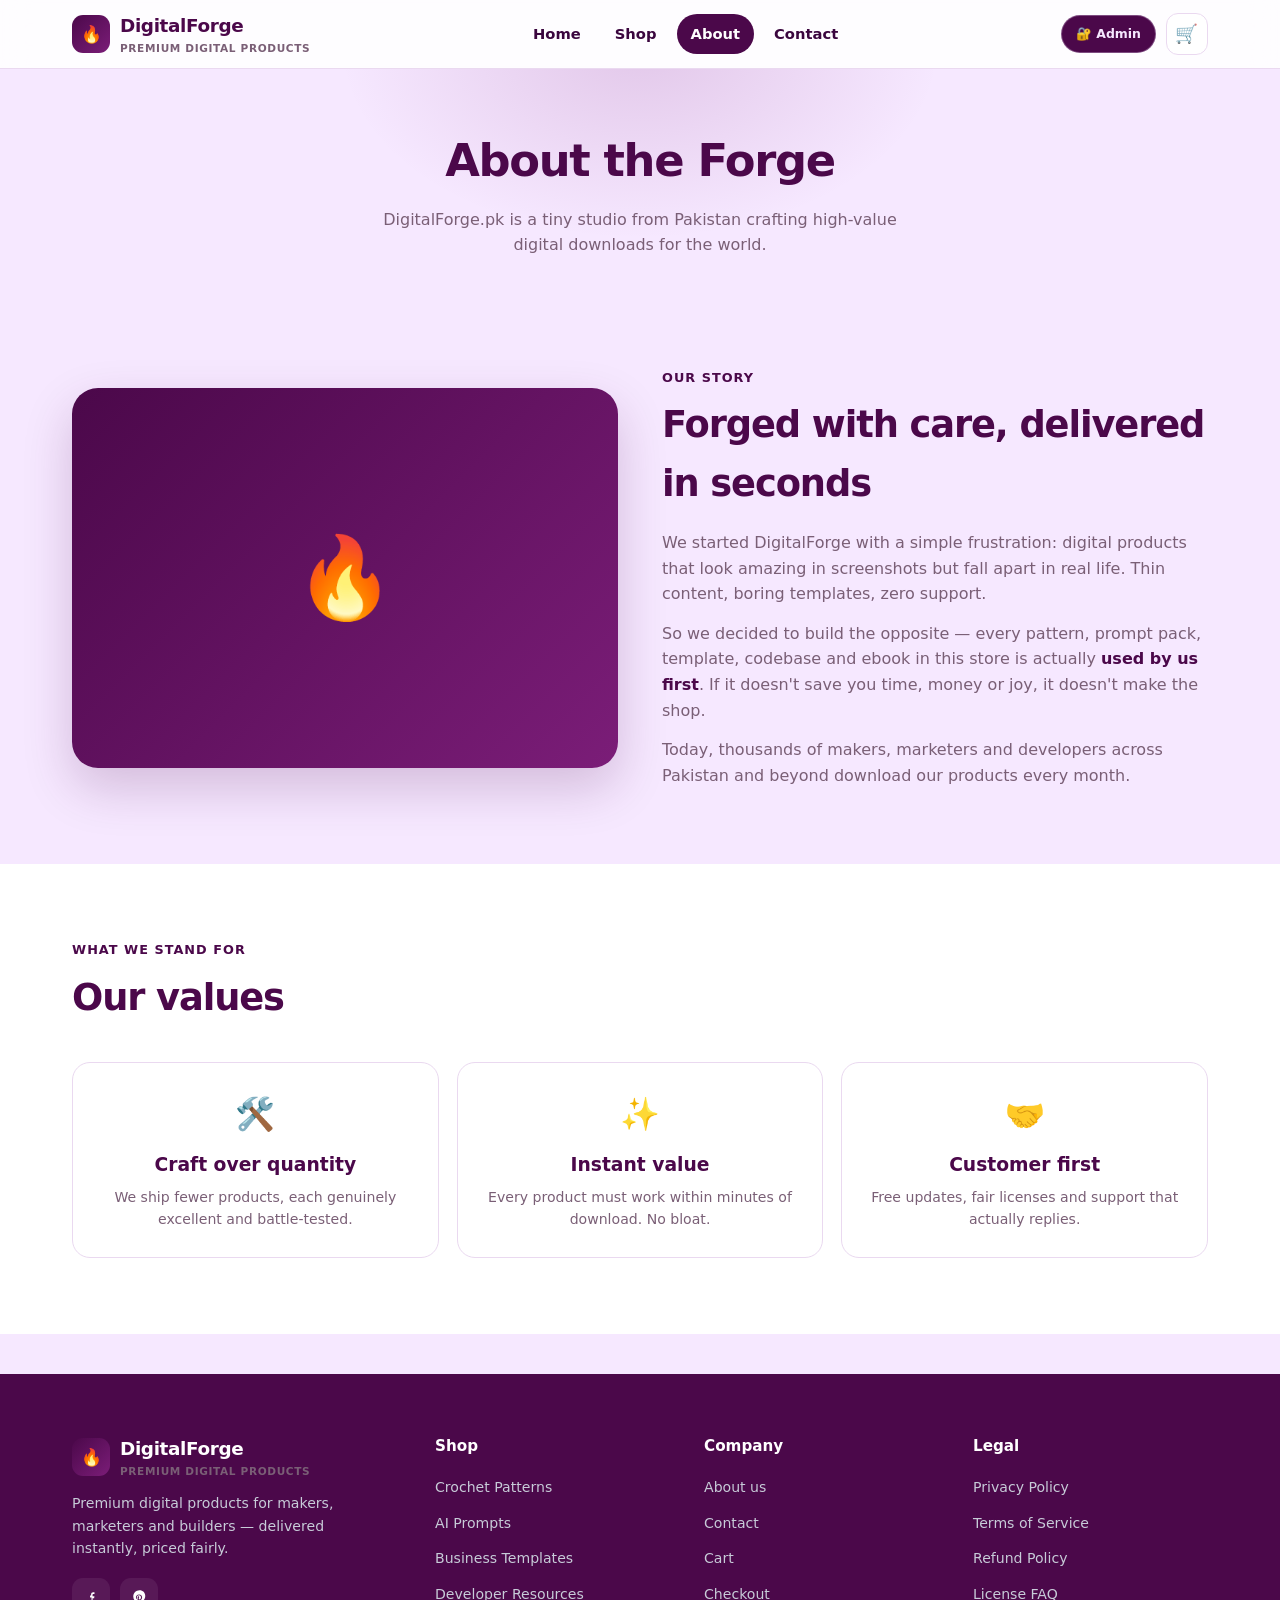
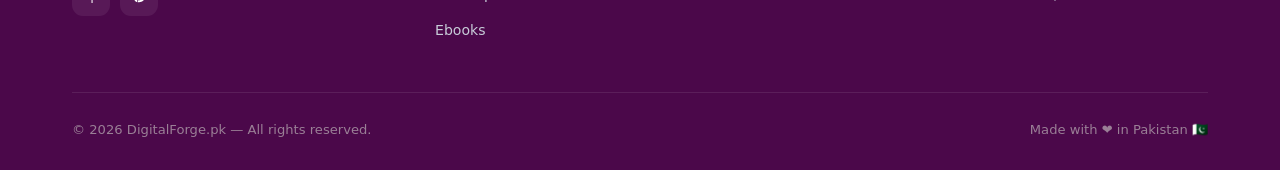
==== about.html @ d719dc24 "Polish: hero spacing, remove floating card, English fixes, icon-only socials, admin access + passwor" ====
<!DOCTYPE html>
<html lang="en">
<head>
  <meta charset="UTF-8" />
  <meta name="viewport" content="width=device-width, initial-scale=1.0" />
  <title>About — DigitalForge.pk</title>
  <meta name="description" content="DigitalForge.pk creates premium digital products for creators, marketers and developers across Pakistan and beyond." />
  <link rel="stylesheet" href="css/style.css" />
  <link rel="icon" href="data:image/svg+xml,<svg xmlns='http://www.w3.org/2000/svg' viewBox='0 0 100 100'><text y='.9em' font-size='90'>🔥</text></svg>" />
</head>
<body data-page="about">

  <header class="nav">
    <div class="container nav-inner">
      <a class="brand" href="index.html">
        <span class="brand-badge">🔥</span>
        <span>DigitalForge<small>Premium Digital Products</small></span>
      </a>
      <nav class="nav-links">
        <a href="index.html">Home</a>
        <a href="shop.html">Shop</a>
        <a href="about.html" class="active">About</a>
        <a href="contact.html">Contact</a>
      </nav>
      <div class="nav-actions">
        <a class="admin-chip" href="admin.html" target="_self">🔐 Admin</a>
        <a class="icon-btn" href="cart.html" aria-label="Cart">🛒<span class="cart-count">0</span></a>
        <button class="burger" aria-label="Menu"><span></span><span></span><span></span></button>
      </div>
    </div>
  </header>

  <div class="page-hero">
    <div class="container">
      <h1>About the Forge</h1>
      <p>DigitalForge.pk is a tiny studio from Pakistan crafting high-value digital downloads for the world.</p>
    </div>
  </div>

  <section>
    <div class="container">
      <div class="about-grid">
        <div class="about-art">🔥</div>
        <div>
          <div class="section-kicker">Our story</div>
          <h2 style="font-size:clamp(1.6rem,3.4vw,2.3rem);font-weight:900;letter-spacing:-0.03em;margin-bottom:16px">Forged with care, delivered in seconds</h2>
          <p style="color:var(--muted);margin-bottom:14px">We started DigitalForge with a simple frustration: digital products that look amazing in screenshots but fall apart in real life. Thin content, boring templates, zero support.</p>
          <p style="color:var(--muted);margin-bottom:14px">So we decided to build the opposite — every pattern, prompt pack, template, codebase and ebook in this store is actually <strong style="color:var(--ink)">used by us first</strong>. If it doesn't save you time, money or joy, it doesn't make the shop.</p>
          <p style="color:var(--muted)">Today, thousands of makers, marketers and developers across Pakistan and beyond download our products every month.</p>
        </div>
      </div>
    </div>
  </section>

  <section class="alt">
    <div class="container">
      <div class="section-head">
        <div><div class="section-kicker">What we stand for</div><h2>Our values</h2></div>
      </div>
      <div class="vals">
        <div class="value reveal"><div class="ic">🛠️</div><h3>Craft over quantity</h3><p>We ship fewer products, each genuinely excellent and battle-tested.</p></div>
        <div class="value reveal"><div class="ic">✨</div><h3>Instant value</h3><p>Every product must work within minutes of download. No bloat.</p></div>
        <div class="value reveal"><div class="ic">🤝</div><h3>Customer first</h3><p>Free updates, fair licenses and support that actually replies.</p></div>
      </div>
    </div>
  </section>

  <footer class="footer">
    <div class="container">
      <div class="footer-grid">
        <div>
          <a class="brand" href="index.html"><span class="brand-badge">🔥</span><span>DigitalForge<small>Premium Digital Products</small></span></a>
          <p class="about">Premium digital products for makers, marketers and builders — delivered instantly, priced fairly.</p>
          <div class="socials"><a href="https://facebook.com" aria-label="Facebook page" title="Facebook"><svg viewBox="0 0 24 24" width="17" height="17" fill="currentColor" aria-hidden="true"><path d="M13.5 21v-6.5h2.2l.42-2.8h-2.62V9.9c0-.81.26-1.4 1.48-1.4h1.22V5.96c-.21-.03-.94-.1-1.78-.1-1.77 0-2.98 1.08-2.98 3.06v1.78H9.9v2.8h2.14V21h1.46z"/></svg></a><a href="https://pinterest.com" aria-label="Pinterest" title="Pinterest"><svg viewBox="0 0 24 24" width="17" height="17" fill="currentColor" aria-hidden="true"><path d="M12 3.2c-4.86 0-8.8 3.94-8.8 8.8 0 3.73 2.32 6.92 5.62 8.18-.08-.7-.15-1.76.03-2.52l.79-3.35s-.2-.4-.2-1c0-.94.55-1.64 1.23-1.64.58 0 .86.43.86.95 0 .58-.37 1.45-.56 2.25-.16.68.34 1.23 1 1.23 1.2 0 2.13-1.27 2.13-3.1 0-1.62-1.16-2.75-2.83-2.75-1.93 0-3.06 1.44-3.06 2.94 0 .58.23 1.2.51 1.54.06.07.06.13.05.2l-.19.76c-.03.13-.1.16-.23.1-.85-.4-1.39-1.64-1.39-2.64 0-2.15 1.56-4.12 4.5-4.12 2.36 0 4.2 1.68 4.2 3.94 0 2.35-1.48 4.24-3.53 4.24-.69 0-1.34-.36-1.56-.78l-.43 1.62c-.16.6-.58 1.35-.86 1.8.65.2 1.33.31 2.05.31 4.86 0 8.8-3.94 8.8-8.8S16.86 3.2 12 3.2z"/></svg></a></div>
        </div>
        <div>
          <h4>Shop</h4>
          <ul>
            <li><a href="shop.html?cat=crochet">Crochet Patterns</a></li>
            <li><a href="shop.html?cat=ai-prompts">AI Prompts</a></li>
            <li><a href="shop.html?cat=business-templates">Business Templates</a></li>
            <li><a href="shop.html?cat=developer-resources">Developer Resources</a></li>
            <li><a href="shop.html?cat=ebooks">Ebooks</a></li>
          </ul>
        </div>
        <div>
          <h4>Company</h4>
          <ul>
            <li><a href="about.html">About us</a></li>
            <li><a href="contact.html">Contact</a></li>
            <li><a href="cart.html">Cart</a></li>
            <li><a href="checkout.html">Checkout</a></li>
          </ul>
        </div>
        <div>
          <h4>Legal</h4>
          <ul>
            <li><a href="#">Privacy Policy</a></li>
            <li><a href="#">Terms of Service</a></li>
            <li><a href="#">Refund Policy</a></li>
            <li><a href="#">License FAQ</a></li>
          </ul>
        </div>
      </div>
      <div class="footer-bottom">
        <span>© <span id="year">2026</span> DigitalForge.pk — All rights reserved.</span>
        <span>Made with ❤️ in Pakistan 🇵🇰</span>
      </div>
    </div>
  </footer>

  <script src="js/data.js"></script>
  <script src="js/main.js"></script>
</body>
</html>
---- css/style.css ----
:root {
  --ink: #4B084A;
  --ink-2: #3A063E;
  --ink-3: #6D1F6B;
  --paper: #ffffff;
  --bg: #F6E8FF;
  --muted: #7A5F76;
  --muted-2: #9A7F96;
  --line: #EAD9F0;
  --brand: #4B084A;
  --brand-2: #7B1D78;
  --coral: #4B084A;
  --violet: #4B084A;
  --gold: #6D1F6B;
  --teal: #4B084A;
  --blue: #4B084A;
  --green: #4B084A;
  --danger: #ef4444;
  --glass: rgba(246, 232, 255, 0.7);
  --shadow-sm: 0 2px 10px rgba(75, 8, 74, 0.08);
  --shadow-md: 0 10px 30px rgba(75, 8, 74, 0.14);
  --shadow-lg: 0 20px 50px rgba(75, 8, 74, 0.2);
  --radius: 18px;
  --radius-sm: 12px;
  --max: 1180px;
  --font: "Segoe UI", system-ui, -apple-system, "Inter", Roboto, Arial, sans-serif;
}

* {
  margin: 0;
  padding: 0;
  box-sizing: border-box;
}

html {
  scroll-behavior: smooth;
}

body {
  font-family: var(--font);
  color: var(--ink);
  background: var(--bg);
  line-height: 1.6;
  -webkit-font-smoothing: antialiased;
}

img {
  max-width: 100%;
  display: block;
}

a {
  color: inherit;
  text-decoration: none;
}

ul {
  list-style: none;
}

button {
  font-family: inherit;
  cursor: pointer;
  border: none;
  background: none;
}

input,
select,
textarea {
  font-family: inherit;
  font-size: 1rem;
}

.container {
  width: 100%;
  max-width: var(--max);
  margin: 0 auto;
  padding: 0 22px;
}

/* ---------- Navbar ---------- */
.nav {
  position: sticky;
  top: 0;
  z-index: 50;
  background: rgba(255, 255, 255, 0.88);
  backdrop-filter: blur(14px);
  border-bottom: 1px solid var(--line);
}

.nav-inner {
  display: flex;
  align-items: center;
  justify-content: space-between;
  height: 68px;
  gap: 20px;
}

.brand {
  display: flex;
  align-items: center;
  gap: 10px;
  font-weight: 800;
  font-size: 1.15rem;
  letter-spacing: -0.02em;
}

.brand-badge {
  display: grid;
  place-items: center;
  width: 38px;
  height: 38px;
  border-radius: 11px;
  background: linear-gradient(135deg, var(--brand), var(--brand-2));
  color: #fff;
  font-size: 1.05rem;
}

.brand small {
  display: block;
  font-weight: 600;
  font-size: 0.66rem;
  color: var(--muted);
  letter-spacing: 0.06em;
  text-transform: uppercase;
}

.nav-links {
  display: flex;
  align-items: center;
  gap: 6px;
}

.nav-links a {
  padding: 8px 14px;
  border-radius: 999px;
  font-weight: 600;
  font-size: 0.92rem;
  color: var(--ink-2);
  transition: background 0.2s, color 0.2s;
}

.nav-links a:hover,
.nav-links a.active {
  background: var(--ink);
  color: #fff;
}

.nav-actions {
  display: flex;
  align-items: center;
  gap: 10px;
}

.admin-chip {
  display: inline-flex;
  align-items: center;
  gap: 6px;
  padding: 8px 14px;
  border-radius: 999px;
  background: #4B084A;
  color: #F6E8FF;
  border: 1px solid rgba(246, 232, 255, 0.3);
  font-size: 0.78rem;
  font-weight: 800;
  white-space: nowrap;
  transition: transform 0.2s, box-shadow 0.2s;
}

.admin-chip:hover {
  transform: translateY(-1px);
  box-shadow: var(--shadow-sm);
}

.icon-btn {
  position: relative;
  display: grid;
  place-items: center;
  width: 42px;
  height: 42px;
  border-radius: 12px;
  background: var(--paper);
  border: 1px solid var(--line);
  font-size: 1.15rem;
  transition: transform 0.2s, box-shadow 0.2s;
}

.icon-btn:hover {
  transform: translateY(-1px);
  box-shadow: var(--shadow-sm);
}

.cart-count {
  position: absolute;
  top: -6px;
  right: -6px;
  display: grid;
  place-items: center;
  min-width: 19px;
  height: 19px;
  padding: 0 5px;
  border-radius: 999px;
  background: var(--coral);
  color: #fff;
  font-size: 0.68rem;
  font-weight: 800;
  opacity: 0;
  transform: scale(0.6);
  transition: transform 0.25s cubic-bezier(0.34, 1.56, 0.64, 1), opacity 0.2s;
}

.cart-count.show {
  opacity: 1;
  transform: scale(1);
}

.btn-primary {
  display: inline-flex;
  align-items: center;
  gap: 8px;
  padding: 12px 22px;
  border-radius: 12px;
  background: linear-gradient(135deg, var(--brand), var(--brand-2));
  color: #fff;
  font-weight: 700;
  font-size: 0.95rem;
  box-shadow: 0 8px 22px rgba(75, 8, 74, 0.35);
  transition: transform 0.2s, box-shadow 0.2s;
}

.btn-primary:hover {
  transform: translateY(-2px);
  box-shadow: 0 12px 28px rgba(75, 8, 74, 0.45);
}

.btn-dark {
  display: inline-flex;
  align-items: center;
  gap: 8px;
  padding: 12px 22px;
  border-radius: 12px;
  background: var(--ink);
  color: #fff;
  font-weight: 700;
  font-size: 0.95rem;
  transition: transform 0.2s, box-shadow 0.2s;
}

.btn-dark:hover {
  transform: translateY(-2px);
  box-shadow: var(--shadow-md);
}

.btn-ghost {
  display: inline-flex;
  align-items: center;
  gap: 8px;
  padding: 12px 22px;
  border-radius: 12px;
  background: var(--paper);
  color: var(--ink);
  border: 1.5px solid var(--line);
  font-weight: 700;
  font-size: 0.95rem;
  transition: transform 0.2s, border-color 0.2s;
}

.btn-ghost:hover {
  transform: translateY(-2px);
  border-color: var(--brand);
}

.btn-block {
  width: 100%;
  justify-content: center;
}

.btn-cart {
  background: var(--ink-2);
  box-shadow: 0 8px 22px rgba(75, 8, 74, 0.25);
}

/* ---------- Hamburger ---------- */
.burger {
  display: none;
  flex-direction: column;
  gap: 5px;
  padding: 10px;
}

.burger span {
  width: 22px;
  height: 2.5px;
  border-radius: 2px;
  background: var(--ink);
  transition: transform 0.3s, opacity 0.3s;
}

.burger.open span:nth-child(1) {
  transform: translateY(7.5px) rotate(45deg);
}

.burger.open span:nth-child(2) {
  opacity: 0;
}

.burger.open span:nth-child(3) {
  transform: translateY(-7.5px) rotate(-45deg);
}

/* ---------- Hero ---------- */
.hero {
  position: relative;
  overflow: hidden;
  padding: 64px 0 70px;
  background:
    radial-gradient(700px 480px at 85% 0%, rgba(123, 29, 120, 0.14), transparent 60%),
    radial-gradient(600px 420px at 0% 100%, rgba(234, 217, 240, 0.6), transparent 60%),
    var(--bg);
}

.hero-grid {
  display: grid;
  grid-template-columns: 1.05fr 0.95fr;
  gap: 44px;
  align-items: center;
}

.hero-kicker {
  display: inline-flex;
  align-items: center;
  gap: 8px;
  padding: 7px 14px;
  border-radius: 999px;
  background: rgba(75, 8, 74, 0.08);
  color: var(--brand);
  font-size: 0.8rem;
  font-weight: 700;
  letter-spacing: 0.04em;
  text-transform: uppercase;
  margin-bottom: 16px;
}

.hero h1 {
  font-size: clamp(2.1rem, 5vw, 3.4rem);
  line-height: 1.1;
  letter-spacing: -0.035em;
  font-weight: 900;
  margin-bottom: 16px;
}

.hero h1 .grad {
  background: linear-gradient(135deg, var(--brand), var(--coral));
  -webkit-background-clip: text;
  background-clip: text;
  color: transparent;
}

.hero p {
  font-size: 1.1rem;
  color: var(--muted);
  max-width: 520px;
  margin-bottom: 26px;
}

.hero-cta {
  display: flex;
  flex-wrap: wrap;
  gap: 12px;
  margin-bottom: 28px;
}

.hero-stats {
  display: flex;
  gap: 30px;
  flex-wrap: wrap;
}

.hero-stats div strong {
  font-size: 1.45rem;
  display: block;
  font-weight: 800;
}

.hero-stats div span {
  color: var(--muted);
  font-size: 0.85rem;
  font-weight: 500;
}

.hero-visual {
  position: relative;
}

.hero-art {
  position: relative;
  border-radius: 24px;
  padding: 26px;
  background: var(--ink);
  color: #fff;
  transform: rotate(2deg);
  box-shadow: var(--shadow-lg);
}

.hero-art::before {
  content: "";
  position: absolute;
  inset: 0;
  border-radius: 28px;
  padding: 2px;
  background: linear-gradient(135deg, rgba(123, 29, 120, 0.7), rgba(75, 8, 74, 0.7));
  -webkit-mask: linear-gradient(#fff 0 0) content-box, linear-gradient(#fff 0 0);
  -webkit-mask-composite: xor;
  mask-composite: exclude;
  pointer-events: none;
}

.hero-art-head {
  display: flex;
  justify-content: space-between;
  margin-bottom: 16px;
  font-size: 0.8rem;
  color: var(--muted-2);
}

.mini-cards {
  display: grid;
  gap: 10px;
}

.mini-card {
  display: flex;
  align-items: center;
  gap: 12px;
  padding: 12px 14px;
  border-radius: 14px;
  background: var(--ink-2);
  border: 1px solid rgba(255, 255, 255, 0.08);
}

.mini-card .ic {
  display: grid;
  place-items: center;
  width: 40px;
  height: 40px;
  border-radius: 11px;
  font-size: 1.2rem;
  flex-shrink: 0;
}

/* ---------- How it works ---------- */
.steps {
  display: grid;
  grid-template-columns: repeat(3, 1fr);
  gap: 20px;
}

.step {
  position: relative;
  padding: 30px 24px;
  border-radius: var(--radius);
  background: var(--paper);
  border: 1px solid var(--line);
  box-shadow: var(--shadow-sm);
}

.step-num {
  display: grid;
  place-items: center;
  width: 48px;
  height: 48px;
  border-radius: 14px;
  background: linear-gradient(135deg, #4B084A, #7B1D78);
  color: #F6E8FF;
  font-weight: 800;
  font-size: 1.3rem;
  margin-bottom: 18px;
}

.step h3 {
  font-weight: 900;
  font-size: 1.08rem;
  margin-bottom: 8px;
}

.step p {
  font-size: 0.9rem;
  color: var(--muted);
}

/* ---------- FAQ ---------- */
.faq {
  max-width: 780px;
  margin: 0 auto;
  display: grid;
  gap: 12px;
}

.faq details {
  background: var(--paper);
  border: 1px solid var(--line);
  border-radius: var(--radius-sm);
  overflow: hidden;
  box-shadow: var(--shadow-sm);
}

.faq summary {
  display: flex;
  align-items: center;
  justify-content: space-between;
  gap: 12px;
  padding: 18px 20px;
  font-weight: 800;
  cursor: pointer;
  list-style: none;
}

.faq summary::-webkit-details-marker {
  display: none;
}

.faq summary::after {
  content: "＋";
  font-weight: 800;
  color: var(--brand);
  font-size: 1.2rem;
  transition: transform 0.25s;
}

.faq details[open] summary::after {
  content: "−";
}

.faq details p {
  padding: 0 20px 18px;
  font-size: 0.92rem;
  color: var(--muted);
}

/* ---------- Final CTA ---------- */
.cta-band {
  border-radius: 26px;
  padding: 60px 44px;
  text-align: center;
  color: #F6E8FF;
  background:
    radial-gradient(600px 300px at 90% 0%, rgba(246, 232, 255, 0.18), transparent 60%),
    linear-gradient(135deg, #4B084A, #7B1D78);
  box-shadow: var(--shadow-lg);
}

.cta-band h2 {
  font-size: clamp(1.7rem, 3.6vw, 2.5rem);
  font-weight: 900;
  letter-spacing: -0.03em;
  margin-bottom: 12px;
}

.cta-band p {
  opacity: 0.92;
  max-width: 480px;
  margin: 0 auto 26px;
}

.cta-band .btn-cta {
  display: inline-flex;
  align-items: center;
  gap: 8px;
  padding: 14px 28px;
  border-radius: 12px;
  background: #F6E8FF;
  color: #4B084A;
  font-weight: 800;
  font-size: 1rem;
  transition: transform 0.2s, box-shadow 0.2s;
}

.cta-band .btn-cta:hover {
  transform: translateY(-2px);
  box-shadow: 0 12px 26px rgba(0, 0, 0, 0.25);
}

/* ---------- Card images (product gallery preview) ---------- */
.card-top img {
  position: absolute;
  inset: 0;
  width: 100%;
  height: 100%;
  object-fit: cover;
}

.card-top .media-count {
  position: absolute;
  bottom: 10px;
  right: 10px;
  display: inline-grid;
  place-items: center;
  min-width: 34px;
  padding: 4px 8px;
  border-radius: 8px;
  background: rgba(75, 8, 74, 0.82);
  border: 1px solid rgba(246, 232, 255, 0.3);
  color: #F6E8FF;
  font-size: 0.72rem;
  font-weight: 800;
}

/* ---------- Product detail gallery ---------- */
.gallery {
  display: grid;
  gap: 12px;
}

.gallery-main {
  position: relative;
  aspect-ratio: 4 / 3;
  border-radius: 18px;
  overflow: hidden;
  border: 1px solid var(--line);
  background: var(--paper);
  box-shadow: var(--shadow-sm);
}

.gallery-main img {
  width: 100%;
  height: 100%;
  object-fit: cover;
  display: block;
}

.gallery-main .g-ph {
  position: absolute;
  inset: 0;
  display: grid;
  place-items: center;
  font-size: 5rem;
}

.gallery-main img + .g-ph {
  display: none;
}

.thumbs {
  display: grid;
  grid-template-columns: repeat(5, 1fr);
  gap: 10px;
}

.thumbs button {
  position: relative;
  aspect-ratio: 1 / 1;
  border-radius: 12px;
  overflow: hidden;
  border: 2px solid var(--line);
  background: var(--paper);
  padding: 0;
  cursor: pointer;
  transition: border-color 0.2s, transform 0.2s;
}

.thumbs button img {
  width: 100%;
  height: 100%;
  object-fit: cover;
  display: block;
}

.thumbs button .t-ic {
  position: absolute;
  inset: 0;
  display: grid;
  place-items: center;
  font-size: 1.7rem;
}

.thumbs button.active {
  border-color: #4B084A;
  transform: translateY(-2px);
}

.thumbs button .t-vid {
  position: absolute;
  bottom: 5px;
  right: 5px;
  width: 20px;
  height: 20px;
  display: grid;
  place-items: center;
  border-radius: 50%;
  background: rgba(75, 8, 74, 0.85);
  color: #F6E8FF;
  font-size: 0.6rem;
}

.vid-box {
  position: relative;
  border-radius: 18px;
  overflow: hidden;
  border: 1px solid var(--line);
  background: var(--paper);
}

.vid-box iframe,
.vid-box video {
  display: block;
  width: 100%;
  aspect-ratio: 16 / 9;
  border: 0;
  background: #000;
}

/* ---------- Admin media inputs ---------- */
.imgs-box {
  display: grid;
  gap: 10px;
  margin-top: 10px;
}

.imgs-row {
  display: grid;
  grid-template-columns: 1fr auto;
  gap: 10px;
  align-items: center;
}

.imgs-row input {
  flex: 1;
}

.imgs-row button {
  width: 40px;
  height: 40px;
  border-radius: 10px;
  border: 1.5px solid var(--line);
  background: var(--paper);
  cursor: pointer;
  font-size: 1rem;
  color: var(--danger);
  font-weight: 800;
}

.media-hint {
  display: flex;
  align-items: center;
  gap: 6px;
  font-size: 0.78rem;
  color: var(--muted);
  margin-top: 6px;
}

/* ---------- Section shell ---------- */
section {
  padding: 76px 0;
}

.section-head {
  display: flex;
  align-items: flex-end;
  justify-content: space-between;
  gap: 20px;
  margin-bottom: 34px;
}

.section-kicker {
  color: var(--brand);
  font-weight: 800;
  font-size: 0.8rem;
  text-transform: uppercase;
  letter-spacing: 0.08em;
  margin-bottom: 8px;
}

.section-head h2 {
  font-size: clamp(1.6rem, 3.4vw, 2.3rem);
  letter-spacing: -0.03em;
  font-weight: 900;
}

.section-head p {
  color: var(--muted);
  max-width: 460px;
}

.link-more {
  font-weight: 700;
  color: var(--brand);
  font-size: 0.92rem;
  white-space: nowrap;
}

.link-more:hover {
  text-decoration: underline;
}

.alt {
  background: #ffffff;
}

.cats {
  display: grid;
  grid-template-columns: repeat(auto-fit, minmax(170px, 1fr));
  gap: 16px;
}

.cat-card {
  position: relative;
  display: flex;
  flex-direction: column;
  align-items: flex-start;
  gap: 14px;
  padding: 22px;
  border-radius: var(--radius);
  background: var(--paper);
  border: 1px solid var(--line);
  box-shadow: var(--shadow-sm);
  overflow: hidden;
  transition: transform 0.25s, box-shadow 0.25s;
}

.cat-card:hover {
  transform: translateY(-5px);
  box-shadow: var(--shadow-md);
}

.cat-card .cat-ic {
  display: grid;
  place-items: center;
  width: 54px;
  height: 54px;
  border-radius: 15px;
  font-size: 1.55rem;
  background: color-mix(in srgb, var(--glow) 14%, white);
  color: var(--glow);
}

.cat-card h3 {
  font-size: 1.02rem;
  font-weight: 800;
  letter-spacing: -0.01em;
}

.cat-card span {
  font-size: 0.8rem;
  color: var(--muted);
  font-weight: 600;
}

.cat-card::after {
  content: attr(data-count);
  position: absolute;
  top: 18px;
  right: 18px;
  font-size: 0.95rem;
  font-weight: 800;
  color: color-mix(in srgb, var(--glow) 35%, transparent);
}

/* ---------- Product grid ---------- */
.grid {
  display: grid;
  grid-template-columns: repeat(auto-fill, minmax(250px, 1fr));
  gap: 22px;
}

.card {
  display: flex;
  flex-direction: column;
  border-radius: var(--radius);
  background: var(--paper);
  border: 1px solid var(--line);
  box-shadow: var(--shadow-sm);
  overflow: hidden;
  transition: transform 0.25s, box-shadow 0.25s;
  height: 100%;
}

.card:hover {
  transform: translateY(-5px);
  box-shadow: var(--shadow-md);
}

.card-top {
  position: relative;
  height: 168px;
  display: grid;
  place-items: center;
  font-size: 3.4rem;
  overflow: hidden;
}

.card-top::before {
  content: "";
  position: absolute;
  inset: 0;
  background-size: cover;
}

.card-badge {
  position: absolute;
  top: 14px;
  left: 14px;
  padding: 5px 12px;
  border-radius: 999px;
  background: rgba(75, 8, 74, 0.85);
  color: #fff;
  font-size: 0.68rem;
  font-weight: 800;
  letter-spacing: 0.05em;
  text-transform: uppercase;
}

.card-fav {
  position: absolute;
  top: 12px;
  right: 12px;
  display: grid;
  place-items: center;
  width: 34px;
  height: 34px;
  border-radius: 50%;
  background: rgba(255, 255, 255, 0.92);
  font-size: 0.95rem;
  box-shadow: var(--shadow-sm);
  transition: transform 0.2s;
}

.card-fav:hover {
  transform: scale(1.12);
}

.card-body {
  display: flex;
  flex-direction: column;
  gap: 10px;
  padding: 18px;
  flex: 1;
}

.card-cat {
  font-size: 0.7rem;
  font-weight: 700;
  letter-spacing: 0.06em;
  text-transform: uppercase;
  color: var(--brand);
}

.card h3 {
  font-size: 1.02rem;
  font-weight: 800;
  letter-spacing: -0.01em;
  line-height: 1.3;
}

.card h3 a:hover {
  color: var(--brand);
}

.stars {
  display: flex;
  align-items: center;
  gap: 6px;
  font-size: 0.8rem;
  color: var(--gold);
  font-weight: 700;
}

.stars span {
  color: var(--muted);
  font-weight: 600;
}

.card-foot {
  display: flex;
  align-items: center;
  justify-content: space-between;
  gap: 10px;
  margin-top: auto;
  padding-top: 8px;
}

.price {
  font-size: 1.35rem;
  font-weight: 900;
  letter-spacing: -0.02em;
}

.price small {
  font-size: 0.78rem;
  color: var(--muted);
  font-weight: 600;
  margin-left: 6px;
}

.price .old {
  display: inline-block;
  margin-left: 6px;
  padding: 2px 8px;
  border-radius: 8px;
  font-size: 0.72rem;
  line-height: 1.5;
  color: #4B084A;
  background: #F6E8FF;
  text-decoration: line-through;
  text-decoration-thickness: 1.5px;
  font-weight: 700;
}

.quick-add {
  display: grid;
  place-items: center;
  width: 40px;
  height: 40px;
  border-radius: 12px;
  background: var(--ink);
  color: #fff;
  font-size: 1.15rem;
  transition: transform 0.2s, background 0.2s;
}

.quick-add:hover {
  transform: scale(1.08);
  background: var(--brand);
}

/* ---------- Trust / features strip ---------- */
.features {
  display: grid;
  grid-template-columns: repeat(4, 1fr);
  gap: 18px;
}

.feature {
  display: flex;
  gap: 14px;
  align-items: flex-start;
  padding: 22px;
  border-radius: var(--radius-sm);
  background: var(--paper);
  border: 1px solid var(--line);
}

.feature .ic {
  font-size: 1.5rem;
  line-height: 1;
}

.feature h4 {
  font-size: 0.98rem;
  font-weight: 800;
  margin-bottom: 3px;
}

.feature p {
  font-size: 0.86rem;
  color: var(--muted);
}

/* ---------- Testimonials ---------- */
.quotes {
  display: grid;
  grid-template-columns: repeat(3, 1fr);
  gap: 20px;
}

.quote {
  display: flex;
  flex-direction: column;
  gap: 14px;
  padding: 24px;
  border-radius: var(--radius);
  background: var(--paper);
  border: 1px solid var(--line);
  box-shadow: var(--shadow-sm);
}

.quote .stars {
  font-size: 0.9rem;
}

.quote p {
  font-size: 0.94rem;
  color: var(--ink-2);
  flex: 1;
}

.quote .who {
  display: flex;
  align-items: center;
  gap: 12px;
}

.avatar {
  display: grid;
  place-items: center;
  width: 42px;
  height: 42px;
  border-radius: 50%;
  font-weight: 800;
  color: #fff;
  font-size: 0.95rem;
}

.quote .who strong {
  font-size: 0.9rem;
  display: block;
}

.quote .who span {
  font-size: 0.78rem;
  color: var(--muted);
}

/* ---------- Newsletter ---------- */
.news {
  border-radius: 26px;
  padding: 54px 44px;
  background:
    radial-gradient(600px 300px at 90% 0%, rgba(255, 255, 255, 0.18), transparent 60%),
    linear-gradient(135deg, var(--brand), var(--brand-2));
  color: #fff;
  position: relative;
  overflow: hidden;
}

.news h2 {
  font-size: clamp(1.6rem, 3vw, 2.2rem);
  letter-spacing: -0.03em;
  margin-bottom: 10px;
}

.news p {
  opacity: 0.9;
  max-width: 440px;
  margin-bottom: 26px;
}

.news-form {
  display: flex;
  gap: 10px;
  max-width: 460px;
  flex-wrap: wrap;
}

.news-form input {
  flex: 1;
  min-width: 220px;
  padding: 14px 18px;
  border-radius: 12px;
  border: none;
  outline: none;
  font-size: 0.95rem;
}

.news-form .btn-dark {
  background: var(--ink);
  color: #fff;
}

.news-note {
  margin-top: 14px;
  font-size: 0.8rem;
  opacity: 0.75;
}

/* ---------- Page header (internal pages) ---------- */
.page-hero {
  padding: 56px 0 34px;
  text-align: center;
  background:
    radial-gradient(500px 320px at 50% -10%, rgba(123, 29, 120, 0.16), transparent 60%),
    var(--bg);
}

.page-hero h1 {
  font-size: clamp(1.9rem, 4vw, 2.8rem);
  font-weight: 900;
  letter-spacing: -0.03em;
  margin-bottom: 10px;
}

.page-hero p {
  color: var(--muted);
  max-width: 560px;
  margin: 0 auto;
}

/* ---------- Toolbar (shop filters) ---------- */
.toolbar {
  display: flex;
  align-items: center;
  justify-content: space-between;
  gap: 16px;
  flex-wrap: wrap;
  margin-bottom: 30px;
}

.search-box {
  position: relative;
  flex: 1;
  min-width: 240px;
  max-width: 360px;
}

.search-box input {
  width: 100%;
  padding: 13px 16px 13px 44px;
  border-radius: 12px;
  border: 1.5px solid var(--line);
  outline: none;
  transition: border-color 0.2s, box-shadow 0.2s;
}

.search-box input:focus {
  border-color: var(--brand);
  box-shadow: 0 0 0 4px rgba(75, 8, 74, 0.12);
}

.search-box .s-ic {
  position: absolute;
  left: 15px;
  top: 50%;
  transform: translateY(-50%);
  color: var(--muted);
}

.chips {
  display: flex;
  gap: 8px;
  flex-wrap: wrap;
}

.chip {
  padding: 9px 16px;
  border-radius: 999px;
  border: 1.5px solid var(--line);
  font-weight: 700;
  font-size: 0.85rem;
  color: var(--ink-2);
  transition: all 0.2s;
}

.chip:hover {
  border-color: var(--brand);
  color: var(--brand);
}

.chip.active {
  background: var(--ink);
  border-color: var(--ink);
  color: #fff;
}

.sort {
  padding: 10px 14px;
  border-radius: 12px;
  border: 1.5px solid var(--line);
  outline: none;
  background: var(--paper);
  font-weight: 600;
  font-size: 0.88rem;
}

/* ---------- Product detail ---------- */
.detail {
  padding: 60px 0 80px;
}

.detail-grid {
  display: grid;
  grid-template-columns: 0.95fr 1.05fr;
  gap: 46px;
  align-items: start;
}

.detail-art {
  position: sticky;
  top: 96px;
  display: grid;
  place-items: center;
  height: 420px;
  border-radius: 26px;
  font-size: 6.5rem;
  box-shadow: var(--shadow-md);
  overflow: hidden;
}

.detail-art::before {
  content: "";
  position: absolute;
  inset: 0;
  background-image: radial-gradient(rgba(255, 255, 255, 0.28) 1.5px, transparent 1.5px);
  background-size: 22px 22px;
}

.detail-art .big {
  position: relative;
}

.breadcrumb {
  font-size: 0.85rem;
  color: var(--muted);
  margin-bottom: 16px;
  font-weight: 600;
}

.breadcrumb a:hover {
  color: var(--brand);
}

.detail h1 {
  font-size: clamp(1.7rem, 3.4vw, 2.4rem);
  letter-spacing: -0.03em;
  font-weight: 900;
  margin-bottom: 8px;
}

.detail .tagline {
  color: var(--muted);
  font-size: 1.05rem;
  margin-bottom: 14px;
}

.detail .meta {
  display: flex;
  align-items: center;
  gap: 14px;
  flex-wrap: wrap;
  margin-bottom: 20px;
  font-size: 0.88rem;
}

.detail .meta .dot {
  width: 4px;
  height: 4px;
  border-radius: 50%;
  background: var(--muted);
}

.detail .desc {
  color: var(--ink-2);
  margin-bottom: 22px;
}

.detail .feat-title {
  font-weight: 800;
  font-size: 1rem;
  margin-bottom: 12px;
}

.detail .feats {
  display: grid;
  gap: 10px;
  margin-bottom: 26px;
}

.detail .feats li {
  display: flex;
  gap: 10px;
  align-items: flex-start;
  font-size: 0.95rem;
  color: var(--ink-2);
}

.detail .feats li::before {
  content: "✓";
  display: grid;
  place-items: center;
  width: 20px;
  height: 20px;
  border-radius: 50%;
  background: rgba(34, 197, 94, 0.14);
  color: var(--green);
  font-size: 0.75rem;
  font-weight: 800;
  flex-shrink: 0;
  margin-top: 2px;
}

.buy-box {
  padding: 22px;
  border-radius: var(--radius);
  background: var(--paper);
  border: 1px solid var(--line);
  box-shadow: var(--shadow-sm);
}

.buy-row {
  display: flex;
  align-items: center;
  justify-content: space-between;
  gap: 12px;
  margin-bottom: 16px;
}

.buy-row .price {
  font-size: 1.7rem;
}

.buy-note {
  display: flex;
  align-items: center;
  gap: 8px;
  font-size: 0.82rem;
  color: var(--muted);
  margin-top: 12px;
}

.format-chip {
  display: inline-flex;
  align-items: center;
  gap: 6px;
  padding: 8px 13px;
  border-radius: 999px;
  background: rgba(75, 8, 74, 0.1);
  color: var(--teal);
  font-weight: 700;
  font-size: 0.78rem;
  margin-bottom: 18px;
}

.spec-row {
  display: flex;
  justify-content: space-between;
  gap: 10px;
  padding: 13px 0;
  border-bottom: 1px dashed var(--line);
  font-size: 0.88rem;
}

.spec-row:last-child {
  border-bottom: none;
}

.spec-row span:first-child {
  color: var(--muted);
  font-weight: 600;
}

.spec-row span:last-child {
  font-weight: 700;
}

/* ---------- Cart ---------- */
.cart-layout {
  display: grid;
  grid-template-columns: 1.6fr 0.9fr;
  gap: 34px;
  align-items: start;
}

.cart-items {
  display: grid;
  gap: 14px;
}

.cart-item {
  display: grid;
  grid-template-columns: 84px 1fr auto;
  gap: 18px;
  align-items: center;
  padding: 16px;
  border-radius: var(--radius);
  background: var(--paper);
  border: 1px solid var(--line);
  box-shadow: var(--shadow-sm);
}

.cart-thumb {
  display: grid;
  place-items: center;
  width: 84px;
  height: 84px;
  border-radius: 14px;
  font-size: 2rem;
}

.cart-item h4 {
  font-weight: 800;
  font-size: 0.98rem;
  margin-bottom: 4px;
}

.cart-item .cat {
  font-size: 0.74rem;
  color: var(--muted);
  font-weight: 600;
  text-transform: uppercase;
  letter-spacing: 0.05em;
}

.cart-item .qty {
  display: inline-flex;
  align-items: center;
  gap: 12px;
  margin-top: 10px;
  border: 1.5px solid var(--line);
  border-radius: 10px;
  padding: 5px 10px;
}

.cart-item .qty button {
  font-weight: 800;
  color: var(--ink);
  font-size: 1rem;
  line-height: 1;
}

.cart-item .qty span {
  font-weight: 800;
  min-width: 18px;
  text-align: center;
}

.cart-item .price {
  font-size: 1.05rem;
}

.remove {
  display: grid;
  place-items: center;
  width: 34px;
  height: 34px;
  border-radius: 10px;
  background: rgba(239, 68, 68, 0.08);
  color: var(--danger);
  font-size: 0.95rem;
}

.remove:hover {
  background: var(--danger);
  color: #fff;
}

.summary {
  position: sticky;
  top: 96px;
  padding: 24px;
  border-radius: var(--radius);
  background: var(--paper);
  border: 1px solid var(--line);
  box-shadow: var(--shadow-sm);
}

.summary h3 {
  font-size: 1.15rem;
  font-weight: 900;
  margin-bottom: 18px;
}

.summary .line {
  display: flex;
  justify-content: space-between;
  font-size: 0.92rem;
  margin-bottom: 12px;
  color: var(--ink-2);
}

.summary .line.total {
  font-size: 1.2rem;
  font-weight: 900;
  color: var(--ink);
  border-top: 1.5px dashed var(--line);
  padding-top: 14px;
  margin-top: 14px;
}

.summary .line.total small {
  font-weight: 600;
  color: var(--muted);
  font-size: 0.8rem;
}

.empty {
  text-align: center;
  padding: 70px 20px;
  border-radius: var(--radius);
  background: var(--paper);
  border: 1px dashed var(--line);
}

.empty .big {
  font-size: 3.4rem;
  margin-bottom: 14px;
}

.empty h3 {
  font-size: 1.35rem;
  font-weight: 900;
  margin-bottom: 8px;
}

.empty p {
  color: var(--muted);
  margin-bottom: 22px;
}

/* ---------- Checkout ---------- */
.checkout-grid {
  display: grid;
  grid-template-columns: 1.2fr 0.8fr;
  gap: 34px;
  align-items: start;
}

.field {
  margin-bottom: 16px;
}

.field label {
  display: block;
  font-weight: 700;
  font-size: 0.85rem;
  margin-bottom: 7px;
}

.field input,
.field select,
.field textarea {
  width: 100%;
  padding: 13px 15px;
  border-radius: 12px;
  border: 1.5px solid var(--line);
  outline: none;
  transition: border-color 0.2s, box-shadow 0.2s;
  background: var(--paper);
}

.field input:focus,
.field select:focus,
.field textarea:focus {
  border-color: var(--brand);
  box-shadow: 0 0 0 4px rgba(75, 8, 74, 0.12);
}

.field .row2 {
  display: grid;
  grid-template-columns: 1fr 1fr;
  gap: 14px;
}

.field .row3 {
  display: grid;
  grid-template-columns: 2fr 1fr 1fr;
  gap: 14px;
}

.panel {
  padding: 24px;
  border-radius: var(--radius);
  background: var(--paper);
  border: 1px solid var(--line);
  box-shadow: var(--shadow-sm);
}

.panel h3 {
  font-weight: 900;
  margin-bottom: 18px;
  display: flex;
  align-items: center;
  gap: 10px;
}

.panel h3 .n {
  display: grid;
  place-items: center;
  width: 26px;
  height: 26px;
  border-radius: 50%;
  background: var(--ink);
  color: #fff;
  font-size: 0.8rem;
}

.pay-opt {
  display: flex;
  align-items: center;
  gap: 12px;
  padding: 13px 15px;
  border-radius: 12px;
  border: 1.5px solid var(--line);
  margin-bottom: 10px;
  cursor: pointer;
  transition: border-color 0.2s, background 0.2s;
}

.pay-opt.selected {
  border-color: var(--brand);
  background: rgba(75, 8, 74, 0.05);
}

.pay-opt .rad {
  width: 18px;
  height: 18px;
  border-radius: 50%;
  border: 2px solid var(--muted-2);
  flex-shrink: 0;
  position: relative;
}

.pay-opt.selected .rad {
  border-color: var(--brand);
}

.pay-opt.selected .rad::after {
  content: "";
  position: absolute;
  inset: 3px;
  border-radius: 50%;
  background: var(--brand);
}

/* ---------- Success ---------- */
.success {
  text-align: center;
  padding: 90px 20px;
}

.success .tick {
  display: grid;
  place-items: center;
  width: 84px;
  height: 84px;
  margin: 0 auto 24px;
  border-radius: 50%;
  background: rgba(34, 197, 94, 0.12);
  color: var(--green);
  font-size: 2.4rem;
  animation: pop 0.6s cubic-bezier(0.34, 1.56, 0.64, 1);
}

@keyframes pop {
  0% {
    transform: scale(0);
  }
  100% {
    transform: scale(1);
  }
}

.success h1 {
  font-size: clamp(1.8rem, 4vw, 2.6rem);
  font-weight: 900;
  letter-spacing: -0.03em;
  margin-bottom: 12px;
}

.success p {
  color: var(--muted);
  max-width: 480px;
  margin: 0 auto 28px;
}

.receipt {
  max-width: 420px;
  margin: 0 auto 28px;
  padding: 22px;
  border-radius: var(--radius);
  background: var(--paper);
  border: 1px dashed var(--line);
  text-align: left;
}

.receipt .line {
  display: flex;
  justify-content: space-between;
  font-size: 0.9rem;
  padding: 8px 0;
  border-bottom: 1px dashed var(--line);
}

.receipt .line strong {
  text-align: right;
  max-width: 60%;
}

/* ---------- About / contact ---------- */
.about-grid {
  display: grid;
  grid-template-columns: 1fr 1fr;
  gap: 44px;
  align-items: center;
}

.about-art {
  display: grid;
  place-items: center;
  height: 380px;
  border-radius: 26px;
  background: linear-gradient(135deg, var(--brand), var(--brand-2));
  color: #fff;
  font-size: 5rem;
  box-shadow: var(--shadow-lg);
}

.vals {
  display: grid;
  grid-template-columns: repeat(3, 1fr);
  gap: 18px;
}

.value {
  padding: 26px;
  border-radius: var(--radius);
  background: var(--paper);
  border: 1px solid var(--line);
  text-align: center;
}

.value .ic {
  font-size: 2rem;
  margin-bottom: 10px;
}

.value h3 {
  font-weight: 900;
  margin-bottom: 6px;
}

.value p {
  font-size: 0.88rem;
  color: var(--muted);
}

.contact-grid {
  display: grid;
  grid-template-columns: 0.9fr 1.1fr;
  gap: 44px;
  align-items: start;
}

.contact-info {
  display: grid;
  gap: 16px;
}

.ci-row {
  display: flex;
  gap: 16px;
  align-items: flex-start;
  padding: 18px;
  border-radius: var(--radius-sm);
  background: var(--paper);
  border: 1px solid var(--line);
}

.ci-row .ic {
  display: grid;
  place-items: center;
  width: 44px;
  height: 44px;
  border-radius: 12px;
  background: rgba(75, 8, 74, 0.08);
  font-size: 1.2rem;
  flex-shrink: 0;
}

.ci-row strong {
  display: block;
  margin-bottom: 2px;
}

.ci-row p {
  font-size: 0.9rem;
  color: var(--muted);
}

/* ---------- Footer ---------- */
.footer {
  background: var(--ink);
  color: #c7cbd8;
  padding: 60px 0 30px;
  margin-top: 40px;
}

.footer-grid {
  display: grid;
  grid-template-columns: 1.4fr 1fr 1fr 1fr;
  gap: 34px;
  margin-bottom: 40px;
}

.footer .brand {
  color: #fff;
  margin-bottom: 12px;
}

.footer .about {
  font-size: 0.88rem;
  max-width: 280px;
  margin-bottom: 18px;
}

.socials {
  display: flex;
  gap: 10px;
}

.socials a {
  display: grid;
  place-items: center;
  width: 38px;
  height: 38px;
  border-radius: 11px;
  background: rgba(255, 255, 255, 0.07);
  color: #fff;
  font-size: 1rem;
  transition: background 0.2s, transform 0.2s;
}

.socials a:hover {
  background: var(--brand);
  transform: translateY(-2px);
}

.footer h4 {
  color: #fff;
  font-size: 0.95rem;
  margin-bottom: 16px;
}

.footer ul li {
  margin-bottom: 10px;
}

.footer ul a {
  font-size: 0.88rem;
  transition: color 0.2s;
}

.footer ul a:hover {
  color: #fff;
}

.footer-bottom {
  border-top: 1px solid rgba(255, 255, 255, 0.09);
  padding-top: 26px;
  display: flex;
  justify-content: space-between;
  gap: 14px;
  flex-wrap: wrap;
  font-size: 0.82rem;
  color: var(--muted-2);
}

/* ---------- Admin panel ---------- */
.adm {
  display: flex;
  gap: 26px;
  align-items: flex-start;
  flex-wrap: wrap;
}

.adm form {
  flex: 1 1 380px;
}

.adm-list {
  flex: 2 1 520px;
}

.adm h2 {
  font-weight: 900;
  margin-bottom: 8px;
}

.adm .hint {
  font-size: 0.82rem;
  color: var(--muted);
  margin-bottom: 18px;
}

.tbl {
  width: 100%;
  border-collapse: collapse;
  background: var(--paper);
  border: 1px solid var(--line);
  border-radius: var(--radius);
  overflow: hidden;
  box-shadow: var(--shadow-sm);
  font-size: 0.88rem;
}

.tbl th,
.tbl td {
  padding: 12px 14px;
  text-align: left;
  border-bottom: 1px solid var(--line);
  vertical-align: middle;
}

.tbl th {
  background: #F6E8FF;
  font-size: 0.76rem;
  text-transform: uppercase;
  letter-spacing: 0.05em;
  color: var(--muted);
}

.tbl tr:last-child td {
  border-bottom: none;
}

.tbl .mini {
  display: grid;
  place-items: center;
  width: 40px;
  height: 40px;
  border-radius: 10px;
  font-size: 1.2rem;
}

.tbl .price-cell {
  font-weight: 800;
  white-space: nowrap;
}

.tbl .price-cell .old {
  display: block;
  font-size: 0.72rem;
  color: #4B084A;
  background: #F6E8FF;
  text-decoration: line-through;
  padding: 0 6px;
  border-radius: 6px;
  margin-top: 3px;
  width: fit-content;
}

.tbl-actions {
  display: flex;
  gap: 8px;
  justify-content: flex-end;
}

.mini-btn {
  padding: 7px 12px;
  border-radius: 9px;
  font-weight: 700;
  font-size: 0.82rem;
  border: 1px solid var(--line);
  background: var(--paper);
  transition: all 0.2s;
}

.mini-btn:hover {
  border-color: var(--brand);
  color: var(--brand);
}

.mini-btn.red {
  color: var(--danger);
}

.mini-btn.red:hover {
  background: var(--danger);
  border-color: var(--danger);
  color: #fff;
}

.adm-inline {
  display: grid;
  grid-template-columns: 1fr 1fr;
  gap: 0 14px;
}

.adm .card-foot {
  padding-top: 4px;
}

.badge-gen {
  display: inline-flex;
  align-items: center;
  gap: 6px;
  padding: 4px 10px;
  border-radius: 999px;
  background: rgba(75, 8, 74, 0.08);
  color: var(--brand);
  font-size: 0.76rem;
  font-weight: 800;
  margin-bottom: 18px;
}

.gate {
  max-width: 400px;
  margin: 10vh auto 0;
  text-align: center;
  padding: 36px 30px;
  border-radius: var(--radius);
  background: var(--paper);
  border: 1px solid var(--line);
  box-shadow: var(--shadow-md);
}

.gate .ic {
  font-size: 2.4rem;
  margin-bottom: 10px;
}

.gate h1 {
  font-size: 1.4rem;
  font-weight: 900;
  margin-bottom: 6px;
}

.gate p {
  color: var(--muted);
  font-size: 0.88rem;
  margin-bottom: 18px;
}

@media (max-width: 600px) {
  .adm-inline,
  .field .row2,
  .field .row3 {
    grid-template-columns: 1fr;
  }
}

/* ---------- Toast ---------- */
.toast {
  position: fixed;
  bottom: 28px;
  left: 50%;
  transform: translate(-50%, 140%);
  display: flex;
  align-items: center;
  gap: 12px;
  padding: 14px 20px;
  border-radius: 14px;
  background: var(--ink);
  color: #fff;
  font-weight: 700;
  font-size: 0.92rem;
  box-shadow: var(--shadow-lg);
  z-index: 99;
  transition: transform 0.4s cubic-bezier(0.34, 1.56, 0.64, 1);
  max-width: 92vw;
}

.toast.show {
  transform: translate(-50%, 0);
}

.toast .t-ic {
  font-size: 1.2rem;
}

/* ---------- Scroll reveal ---------- */
.reveal {
  opacity: 0;
  transform: translateY(24px);
  transition: opacity 0.6s ease, transform 0.6s ease;
}

.reveal.in {
  opacity: 1;
  transform: none;
}

/* ---------- Responsive ---------- */
@media (max-width: 1024px) {
  .cats {
    grid-template-columns: repeat(3, 1fr);
  }
  .steps {
    grid-template-columns: 1fr 1fr;
  }
  .features {
    grid-template-columns: repeat(2, 1fr);
  }
  .quotes {
    grid-template-columns: repeat(2, 1fr);
  }
  .detail-grid,
  .cart-layout,
  .checkout-grid,
  .about-grid,
  .contact-grid {
    grid-template-columns: 1fr;
  }
  .detail-art {
    position: static;
    height: 320px;
  }
  .summary {
    position: static;
  }
  .footer-grid {
    grid-template-columns: 1fr 1fr;
  }
}

@media (max-width: 820px) {
  .hero-grid {
    grid-template-columns: 1fr;
    gap: 36px;
    text-align: center;
  }
  .hero p {
    margin-left: auto;
    margin-right: auto;
  }
  .hero-cta,
  .hero-stats {
    justify-content: center;
  }
  .hero-visual {
    max-width: 460px;
    margin: 0 auto;
    width: 100%;
  }
  .nav-links {
    position: fixed;
    inset: 68px 0 auto 0;
    flex-direction: column;
    align-items: stretch;
    background: var(--paper);
    border-bottom: 1px solid var(--line);
    padding: 16px 22px 22px;
    gap: 6px;
    transform: translateY(-14px);
    opacity: 0;
    pointer-events: none;
    transition: transform 0.3s, opacity 0.3s;
    box-shadow: var(--shadow-md);
  }
  .nav-links.open {
    transform: none;
    opacity: 1;
    pointer-events: auto;
  }
  .nav-links a {
    padding: 12px 14px;
    border-radius: 12px;
    font-size: 1rem;
  }
  .burger {
    display: flex;
    order: 3;
  }
}

@media (max-width: 600px) {
  .cats,
  .features,
  .quotes,
  .vals,
  .steps {
    grid-template-columns: 1fr;
  }
  .thumbs {
    grid-template-columns: repeat(4, 1fr);
  }
  section {
    padding: 56px 0;
  }
  .news {
    padding: 40px 26px;
  }
  .hero {
    padding: 44px 0 50px;
  }
  .section-head {
    flex-direction: column;
    align-items: flex-start;
  }
  .cart-item {
    grid-template-columns: 64px 1fr;
  }
  .cart-item .price {
    grid-column: 2;
  }
  .field .row3 {
    grid-template-columns: 1fr 1fr;
  }
  .field .row3 input:first-child {
    grid-column: 1 / -1;
  }
  .footer-grid {
    grid-template-columns: 1fr;
  }
  .brand small {
    display: none;
  }
  .grid {
    grid-template-columns: repeat(2, 1fr);
    gap: 14px;
  }
  .card-top {
    height: 128px;
    font-size: 2.6rem;
  }
  .card-body {
    padding: 13px;
  }
  .card h3 {
    font-size: 0.9rem;
  }
  .quick-add {
    width: 34px;
    height: 34px;
  }
  .card-foot {
    flex-direction: column;
    align-items: flex-start;
  }
}
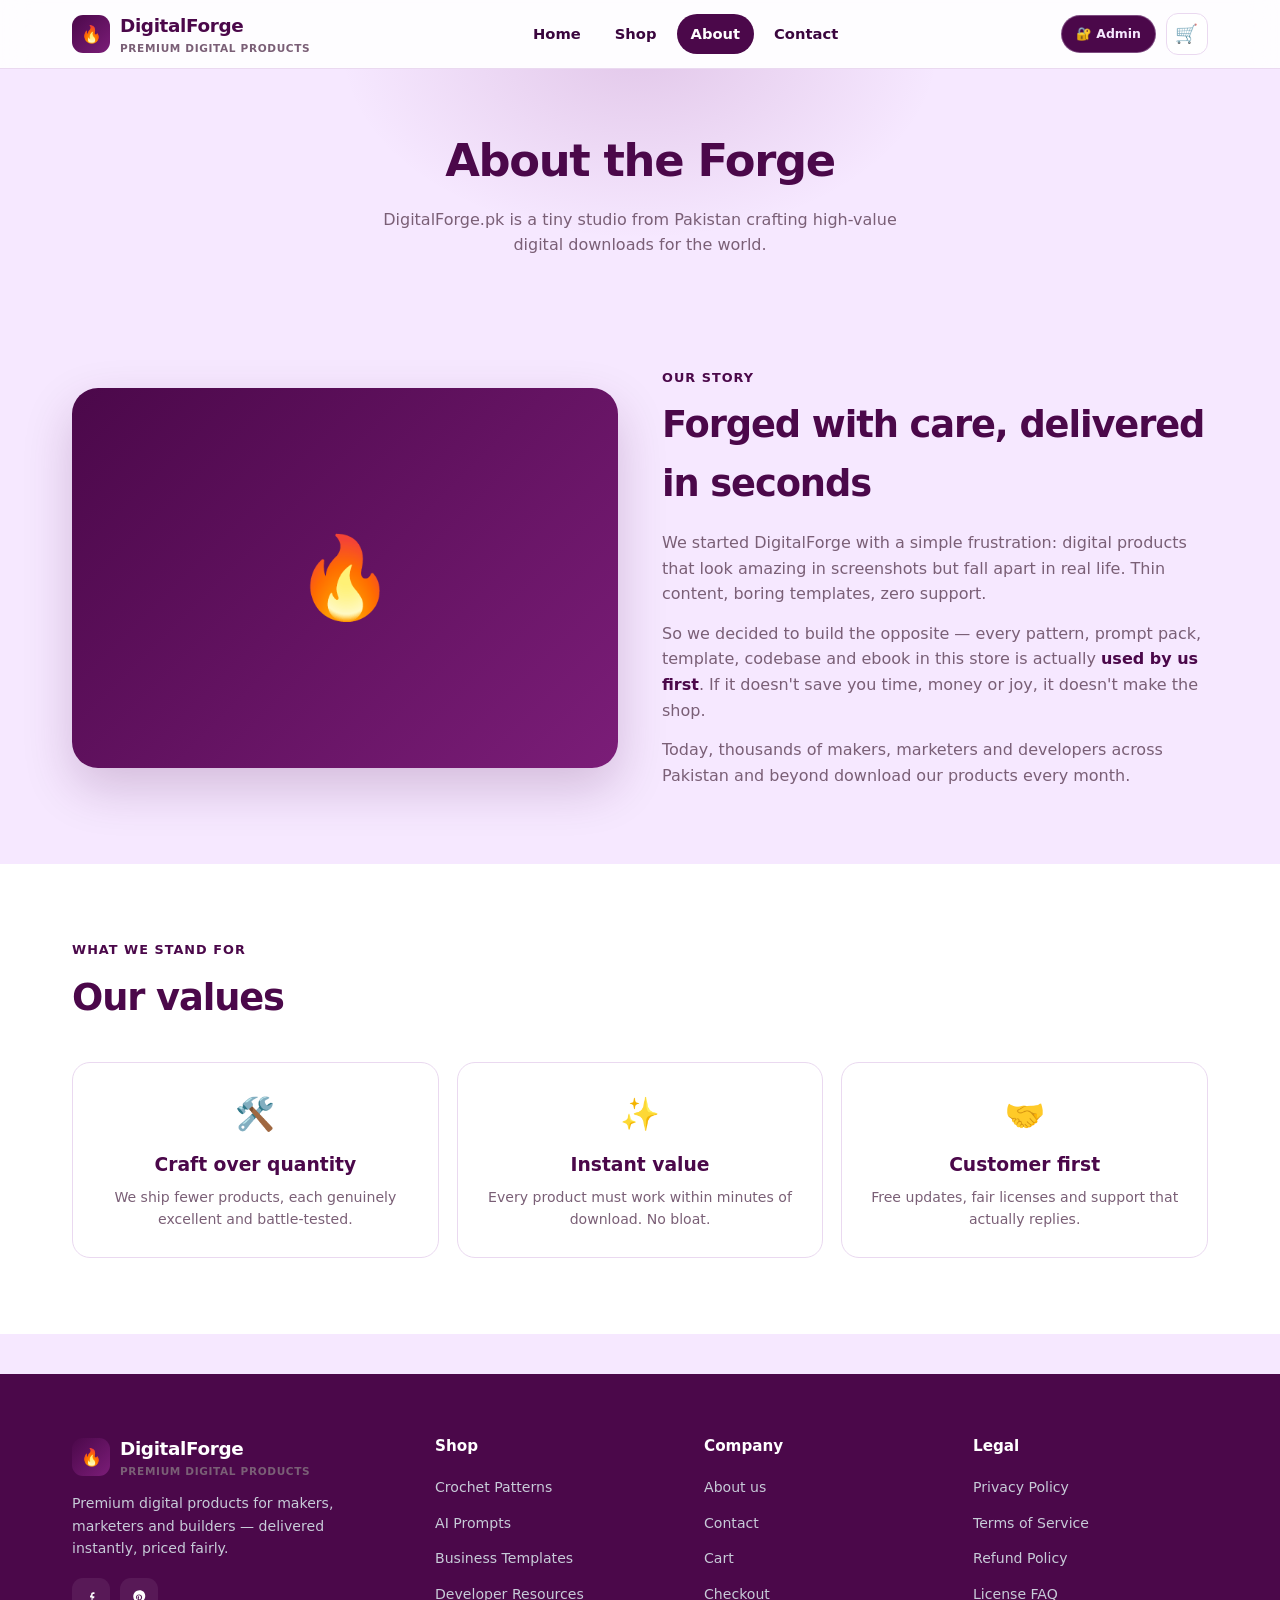
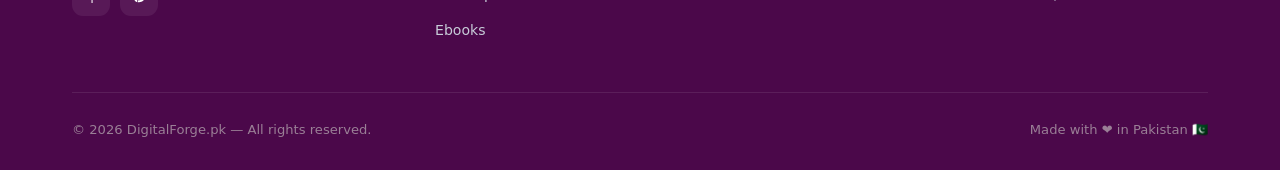
==== commit db6f3efc: "Admin: admin123 always works, reset opens panel instantly, cache v4" ====
--- a/about.html
+++ b/about.html
@@ -5,7 +5,7 @@
   <meta name="viewport" content="width=device-width, initial-scale=1.0" />
   <title>About — DigitalForge.pk</title>
   <meta name="description" content="DigitalForge.pk creates premium digital products for creators, marketers and developers across Pakistan and beyond." />
-  <link rel="stylesheet" href="css/style.css" />
+  <link rel="stylesheet" href="css/style.css?v=4" />
   <link rel="icon" href="data:image/svg+xml,<svg xmlns='http://www.w3.org/2000/svg' viewBox='0 0 100 100'><text y='.9em' font-size='90'>🔥</text></svg>" />
 </head>
 <body data-page="about">
@@ -109,7 +109,7 @@
     </div>
   </footer>
 
-  <script src="js/data.js"></script>
-  <script src="js/main.js"></script>
+  <script src="js/data.js?v=4"></script>
+  <script src="js/main.js?v=4"></script>
 </body>
 </html>
--- a/css/style.css
+++ b/css/style.css
@@ -1751,6 +1751,97 @@
   margin: 0 auto 28px;
 }
 
+.dl-section {
+  max-width: 720px;
+  margin: 8px auto 60px;
+  padding: 28px 22px;
+  border-radius: var(--radius);
+  background: var(--paper);
+  border: 1px solid var(--line);
+  box-shadow: var(--shadow-md);
+  scroll-margin-top: 90px;
+}
+
+.dl-section h2 {
+  font-size: 1.4rem;
+  font-weight: 900;
+  margin-bottom: 8px;
+}
+
+.dl-note {
+  color: var(--muted);
+  font-size: 0.86rem;
+  margin-bottom: 18px;
+}
+
+.dl-list {
+  display: flex;
+  flex-direction: column;
+  gap: 12px;
+}
+
+.dl-card {
+  display: flex;
+  align-items: center;
+  gap: 14px;
+  padding: 12px 14px;
+  border-radius: 14px;
+  background: #fff;
+  border: 1px solid var(--line);
+  flex-wrap: wrap;
+}
+
+.dl-ic {
+  display: grid;
+  place-items: center;
+  width: 46px;
+  height: 46px;
+  border-radius: 12px;
+  font-size: 1.35rem;
+  flex-shrink: 0;
+}
+
+.dl-info {
+  flex: 1;
+  min-width: 150px;
+}
+
+.dl-info h4 {
+  font-weight: 800;
+  font-size: 0.97rem;
+  margin-bottom: 2px;
+}
+
+.dl-sub {
+  color: var(--muted);
+  font-size: 0.78rem;
+}
+
+.dl-btn {
+  margin-left: auto;
+  padding: 11px 16px;
+  border-radius: 12px;
+  border: none;
+  background: var(--brand);
+  color: #fff;
+  font-weight: 800;
+  font-size: 0.86rem;
+  cursor: pointer;
+  transition: transform 0.15s, box-shadow 0.2s;
+}
+
+.dl-btn:hover {
+  transform: translateY(-1px);
+  box-shadow: var(--shadow-sm);
+}
+
+@media (max-width: 520px) {
+  .dl-btn {
+    margin-left: 0;
+    width: 100%;
+  }
+}
+
 .receipt {
   max-width: 420px;
   margin: 0 auto 28px;
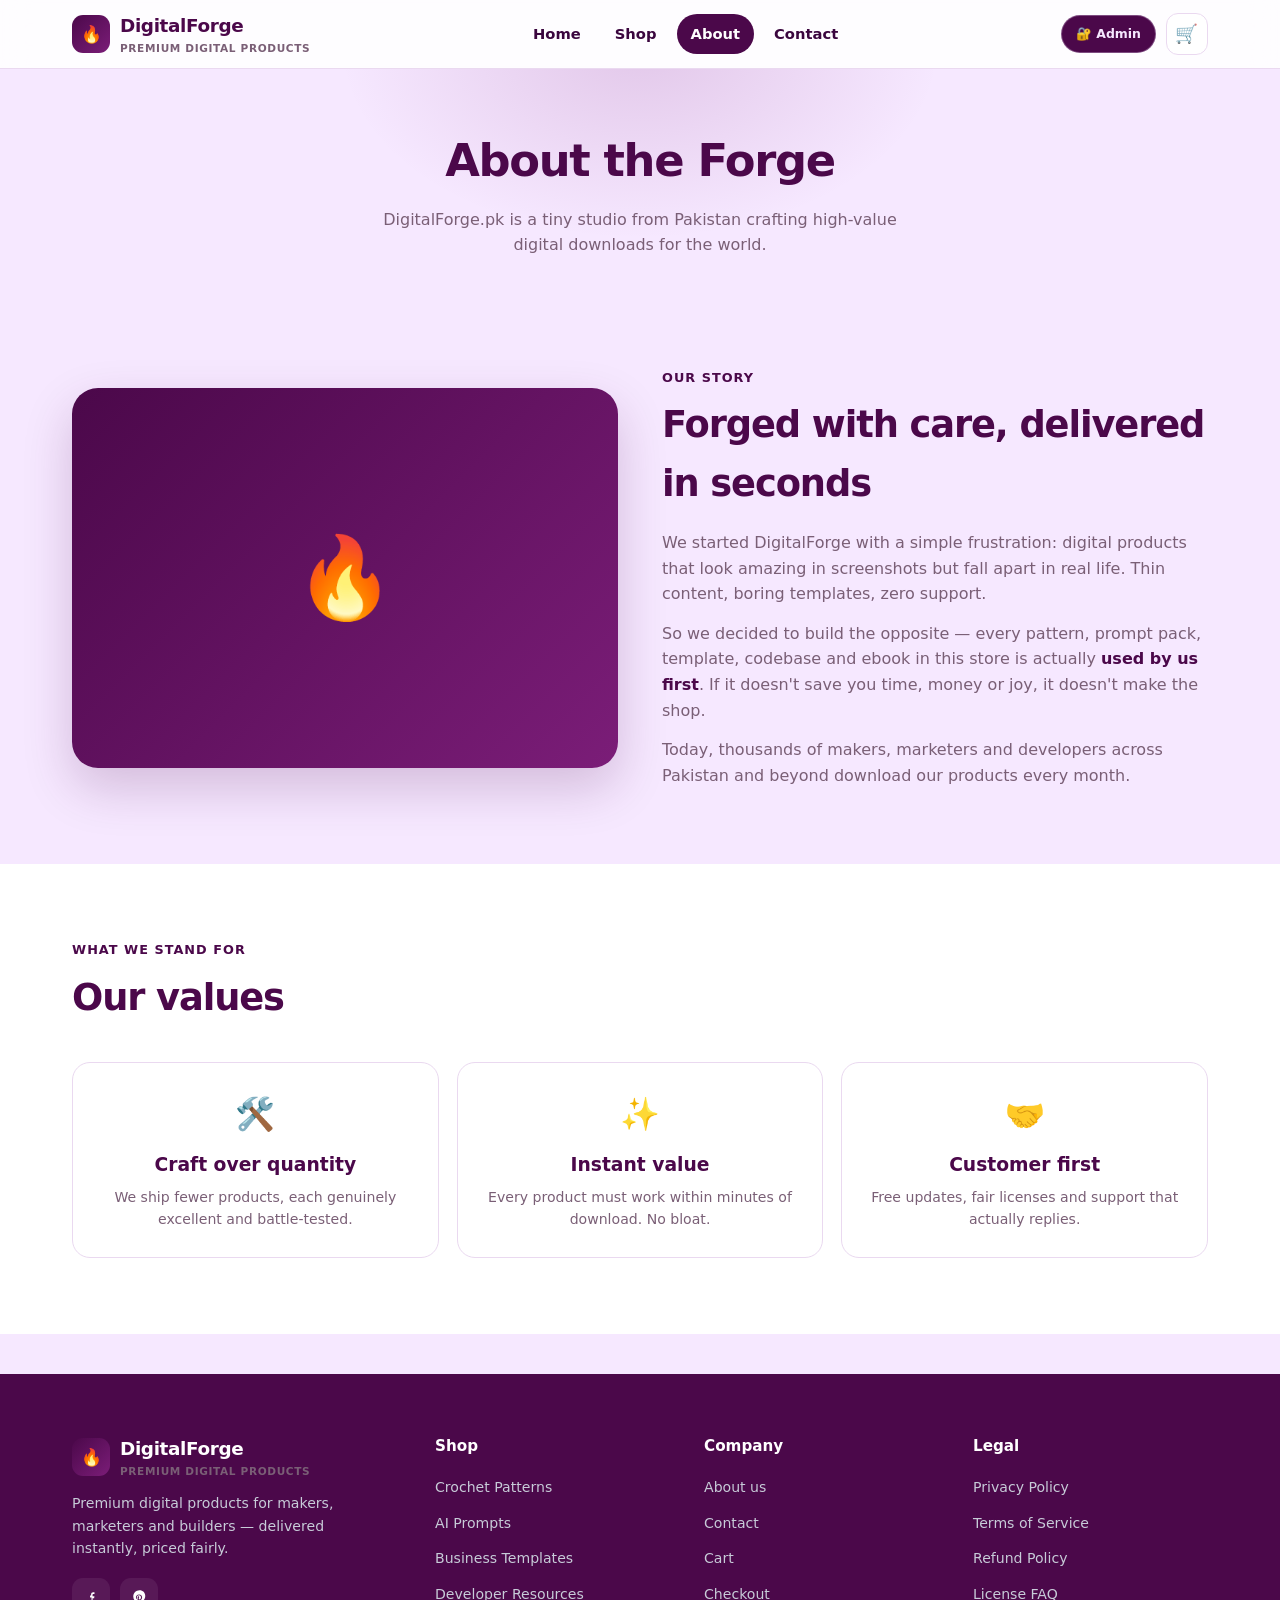
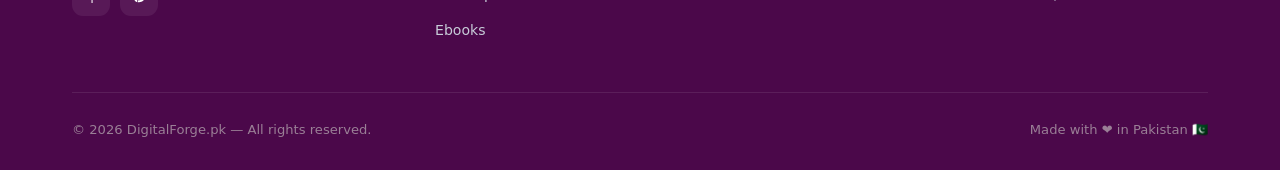
==== commit 025c30da: "Admin: crash-proof init (bind login/reset first, no confirm dialogs), cache v5" ====
--- a/about.html
+++ b/about.html
@@ -5,7 +5,7 @@
   <meta name="viewport" content="width=device-width, initial-scale=1.0" />
   <title>About — DigitalForge.pk</title>
   <meta name="description" content="DigitalForge.pk creates premium digital products for creators, marketers and developers across Pakistan and beyond." />
-  <link rel="stylesheet" href="css/style.css?v=4" />
+  <link rel="stylesheet" href="css/style.css?v=5" />
   <link rel="icon" href="data:image/svg+xml,<svg xmlns='http://www.w3.org/2000/svg' viewBox='0 0 100 100'><text y='.9em' font-size='90'>🔥</text></svg>" />
 </head>
 <body data-page="about">
@@ -109,7 +109,7 @@
     </div>
   </footer>
 
-  <script src="js/data.js?v=4"></script>
-  <script src="js/main.js?v=4"></script>
+  <script src="js/data.js?v=5"></script>
+  <script src="js/main.js?v=5"></script>
 </body>
 </html>
